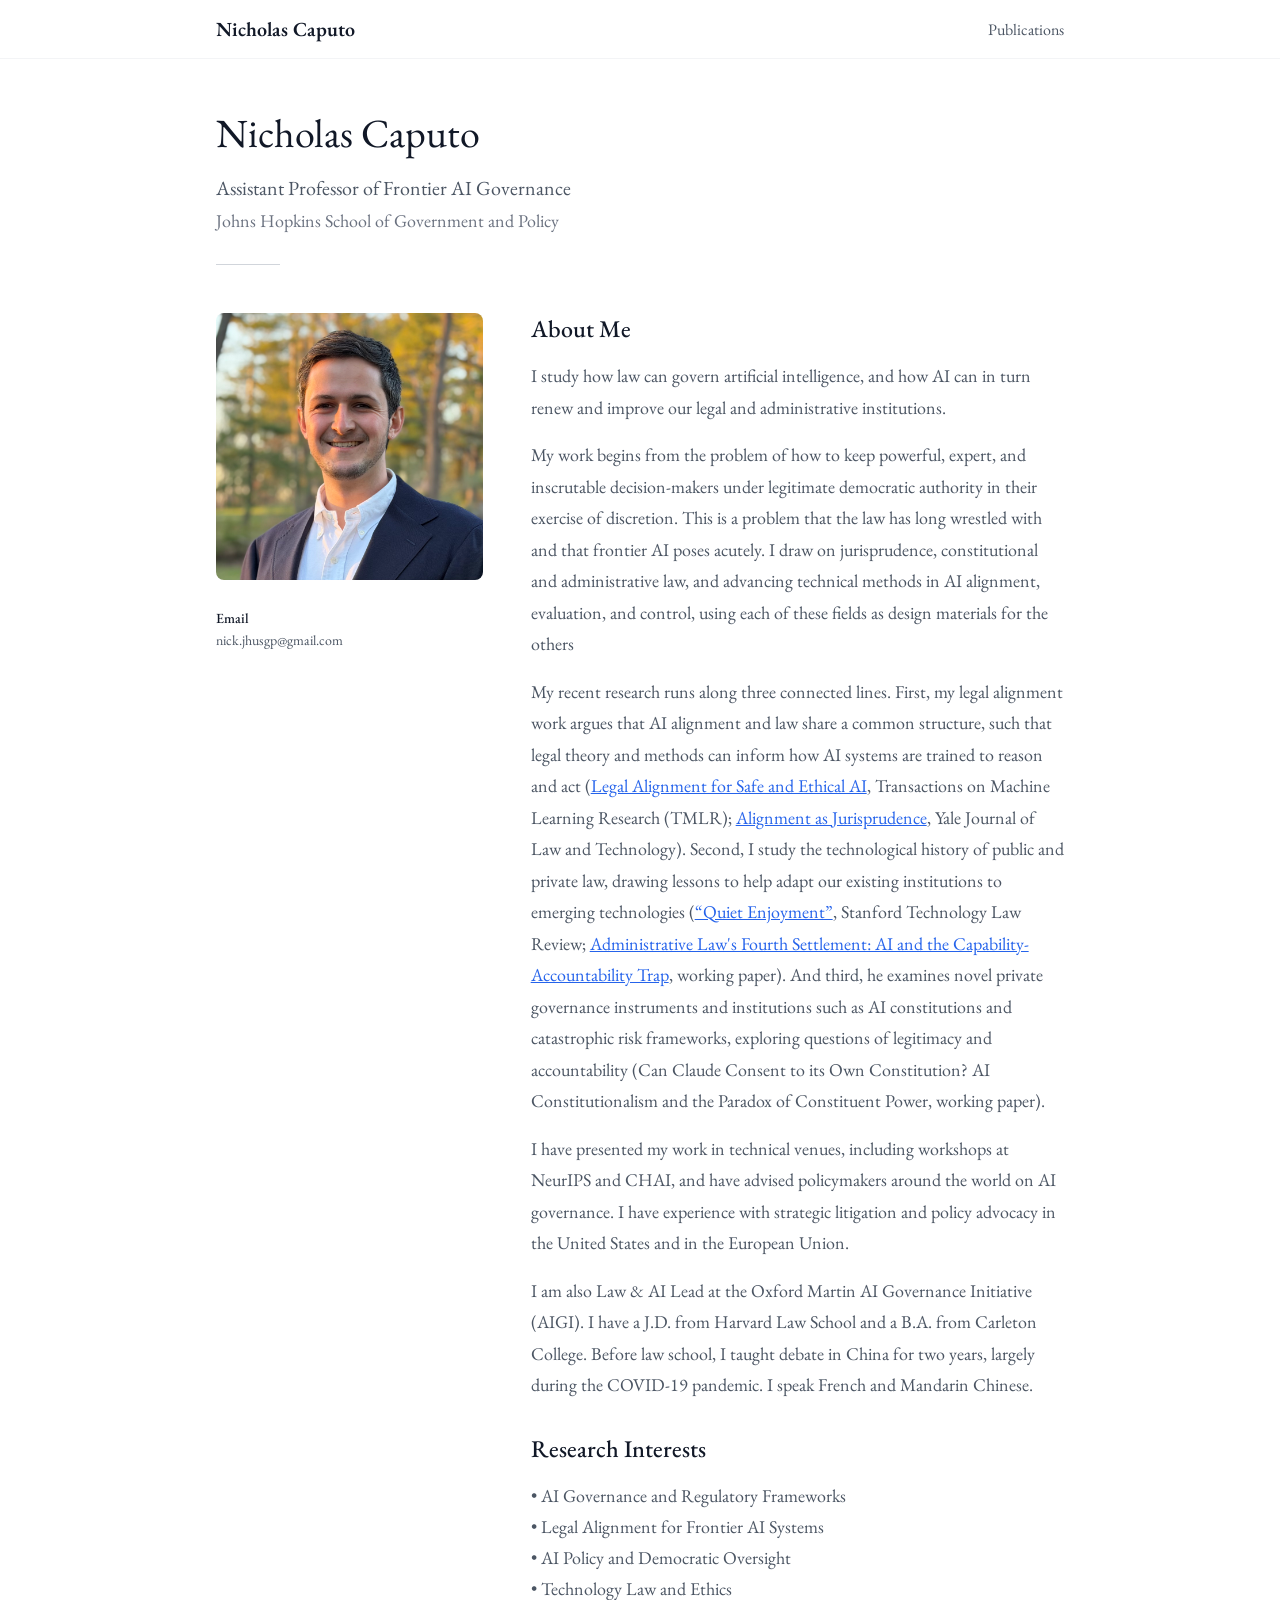
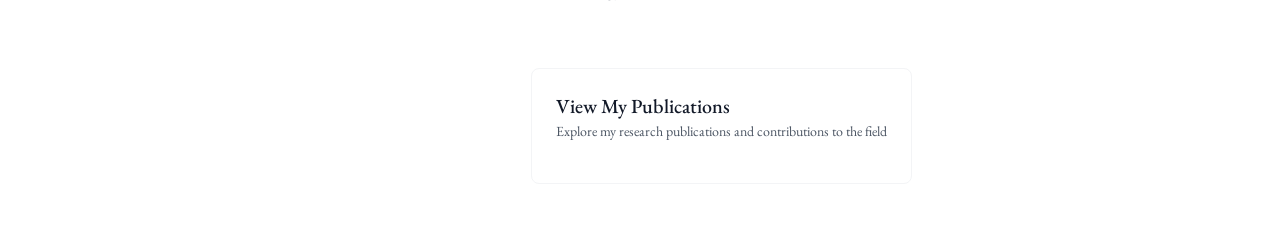
==== index.html @ 8395c8ec "Update index.html new bio" ====
<!DOCTYPE html>
<html lang="en">
<head>
<meta charset="UTF-8">
<meta name="viewport" content="width=device-width, initial-scale=1.0">
<meta name="description" content="Assistant Professor at Johns Hopkins School of Government and Policy, focusing on legal alignment and AI institutions.">
<link rel="canonical" href="https://nicholascaputo.com/">
<title>Nicholas Caputo</title>
<link rel="icon" href="favicon.png" type="image/png">
<link rel="preconnect" href="https://fonts.googleapis.com">
<link rel="preconnect" href="https://fonts.gstatic.com" crossorigin>
<link href="https://fonts.googleapis.com/css2?family=EB+Garamond:ital,wght@0,400;0,500;0,600;1,400&display=swap" rel="stylesheet">
<link rel="stylesheet" href="styles.css">
</head>
<body>
<nav>
  <div class="nav-inner">
    <a href="/" class="nav-name">Nicholas Caputo</a>
    <div class="nav-links">
      <a href="publications.html">Publications</a>
    </div>
  </div>
</nav>
<main>
  <div style="margin-bottom:3rem">
    <h1>Nicholas Caputo</h1>
    <p class="subtitle">Assistant Professor of Frontier AI Governance</p>
    <p class="affiliation">Johns Hopkins School of Government and Policy</p>
    <div class="divider"></div>
  </div>
  <div class="grid">
    <div>
      <img src="NCaputo JHU SGP headshot.jpg" alt="Nicholas A. Caputo" class="profile-img">
      <div class="sidebar-section">
        <h3>Email</h3>
        <p>nick.jhusgp@gmail.com</p>
      </div>
    </div>
    <div class="content">
      <section>
        <h2>About Me</h2>
        <p>I study how law can govern artificial intelligence, and how AI can in turn renew and improve our legal and administrative institutions.</p>
        <p>My work begins from the problem of how to keep powerful, expert, and inscrutable decision-makers under legitimate democratic authority in their exercise of discretion. This is a problem that the law has long wrestled with and that frontier AI poses acutely. I draw on jurisprudence, constitutional and administrative law, and advancing technical methods in AI alignment, evaluation, and control, using each of these fields as design materials for the others</p>
        <p>My recent research runs along three connected lines. First, my legal alignment work argues that AI alignment and law share a common structure, such that legal theory and methods can inform how AI systems are trained to reason and act (<a class="inline-link" href="https://arxiv.org/abs/2601.04175" target="_blank" rel="noopener noreferrer">Legal Alignment for Safe and Ethical AI</a>, Transactions on Machine Learning Research (TMLR); <a class="inline-link" href="https://yjolt.org/alignment-jurisprudence" target="_blank" rel="noopener noreferrer">Alignment as Jurisprudence</a>, Yale Journal of Law and Technology). Second, I study the technological history of public and private law, drawing lessons to help adapt our existing institutions to emerging technologies (<a class="inline-link" href="https://law.stanford.edu/publications/quiet-enjoyment-uncovering-the-hidden-history-of-the-right-to-attention-in-private-and-public/" target="_blank" rel="noopener noreferrer">“Quiet Enjoyment”</a>, Stanford Technology Law Review; <a class="inline-link" href="https://papers.ssrn.com/sol3/papers.cfm?abstract_id=6049814" target="_blank" rel="noopener noreferrer">Administrative Law's Fourth Settlement: AI and the Capability-Accountability Trap</a>, working paper). And third, he examines novel private governance instruments and institutions such as AI constitutions and catastrophic risk frameworks, exploring questions of legitimacy and accountability (Can Claude Consent to its Own Constitution? AI Constitutionalism and the Paradox of Constituent Power, working paper).</p>
        <p>I have presented my work in technical venues, including workshops at NeurIPS and CHAI, and have advised policymakers around the world on AI governance. I have experience with strategic litigation and policy advocacy in the United States and in the European Union.</p>
        <p>I am also Law & AI Lead at the Oxford Martin AI Governance Initiative (AIGI). I have a J.D. from Harvard Law School and a B.A. from Carleton College. Before law school, I taught debate in China for two years, largely during the COVID-19 pandemic. I speak French and Mandarin Chinese.</p>
      </section>
      <section>
        <h2>Research Interests</h2>
        <ul>
          <li>AI Governance and Regulatory Frameworks</li>
          <li>Legal Alignment for Frontier AI Systems</li>
          <li>AI Policy and Democratic Oversight</li>
          <li>Technology Law and Ethics</li>
        </ul>
      </section>
      <a href="publications.html" class="pub-link">
        <div>
          <h3>View My Publications</h3>
          <p>Explore my research publications and contributions to the field</p>
        </div>
      </a>
    </div>
  </div>
</main>
</body>
</html>
---- styles.css ----
* { margin: 0; padding: 0; box-sizing: border-box; }
body { font-family: 'EB Garamond', Georgia, serif; color: #111827; background: #fff; }
a { color: inherit; text-decoration: none; }
nav { border-bottom: 1px solid #f3f4f6; }
.nav-inner { max-width: 56rem; margin: 0 auto; padding: 1rem 1.5rem; display: flex; justify-content: space-between; align-items: center; }
.nav-name { font-size: 1.25rem; font-weight: 600; }
.nav-links { display: flex; gap: 2rem; }
.nav-links a { color: #4b5563; transition: color 0.2s; }
.nav-links a:hover, .nav-links a.active { color: #111827; font-weight: 500; }
main { max-width: 56rem; margin: 0 auto; padding: 3rem 1.5rem; }
h1 { font-size: 2.5rem; font-weight: 300; margin-bottom: 1rem; }
.subtitle { font-size: 1.25rem; color: #4b5563; font-weight: 300; margin-bottom: 0.5rem; }
.affiliation { font-size: 1.125rem; color: #6b7280; margin-bottom: 2rem; }
.divider { width: 4rem; height: 1px; background: #d1d5db; margin-bottom: 2rem; }
.grid { display: grid; grid-template-columns: 1fr 2fr; gap: 3rem; }
@media (max-width: 768px) { .grid { grid-template-columns: 1fr; } h1 { font-size: 2rem; } }
.profile-img { width: 100%; aspect-ratio: 1; object-fit: cover; border-radius: 0.5rem; background: #f3f4f6; }
.sidebar-section { margin-top: 1.5rem; }
.sidebar-section h3 { font-weight: 500; margin-bottom: 0.25rem; font-size: 0.875rem; }
.sidebar-section p { color: #4b5563; font-size: 0.875rem; }
h2 { font-size: 1.5rem; font-weight: 500; margin-bottom: 1rem; }
.content section { margin-bottom: 2rem; }
.content p { color: #4b5563; line-height: 1.75; font-size: 1.125rem; margin-bottom: 1rem; }
.content ul { list-style: none; padding: 0; }
.content li { color: #4b5563; font-size: 1.125rem; padding: 0.25rem 0; }
.content li::before { content: "• "; }
.content a.inline-link { color: #2563eb; text-decoration: underline; }
.content a.inline-link:hover { color: #1e40af; }
.pub-link { display: inline-flex; align-items: center; gap: 0.75rem; padding: 1.5rem; border: 1px solid #f3f4f6; border-radius: 0.5rem; transition: all 0.2s; margin-top: 2rem; }
.pub-link:hover { border-color: #e5e7eb; box-shadow: 0 1px 3px rgba(0,0,0,0.05); }
.pub-link h3 { font-size: 1.25rem; font-weight: 500; }
.pub-link p { color: #4b5563; font-size: 0.875rem; }
/* Publications page */
.back-link { display: inline-flex; align-items: center; gap: 0.5rem; color: #6b7280; margin-bottom: 2rem; transition: color 0.2s; }
.back-link:hover { color: #374151; }
.pub-list { display: flex; flex-direction: column; gap: 2rem; }
.pub-item { border-bottom: 1px solid #f3f4f6; padding-bottom: 2rem; display: flex; gap: 1rem; flex-wrap: wrap; }
.pub-item:last-child { border-bottom: none; }
.pub-year { flex-shrink: 0; }
.pub-year span { font-size: 0.875rem; font-weight: 500; color: #6b7280; background: #f9fafb; padding: 0.25rem 0.5rem; border-radius: 0.25rem; }
.pub-details { flex: 1; min-width: 0; }
.pub-details h3 { font-size: 1.125rem; font-weight: 500; margin-bottom: 0.5rem; line-height: 1.4; }
.pub-details .venue { color: #6b7280; margin-bottom: 0.75rem; font-size: 0.95rem; }
.pub-meta { display: flex; align-items: center; gap: 1rem; flex-wrap: wrap; }
.pub-type { font-size: 0.75rem; background: #eff6ff; color: #1d4ed8; padding: 0.25rem 0.5rem; border-radius: 0.25rem; }
.pub-meta a { font-size: 0.875rem; color: #6b7280; transition: color 0.2s; }
.pub-meta a:hover { color: #374151; }
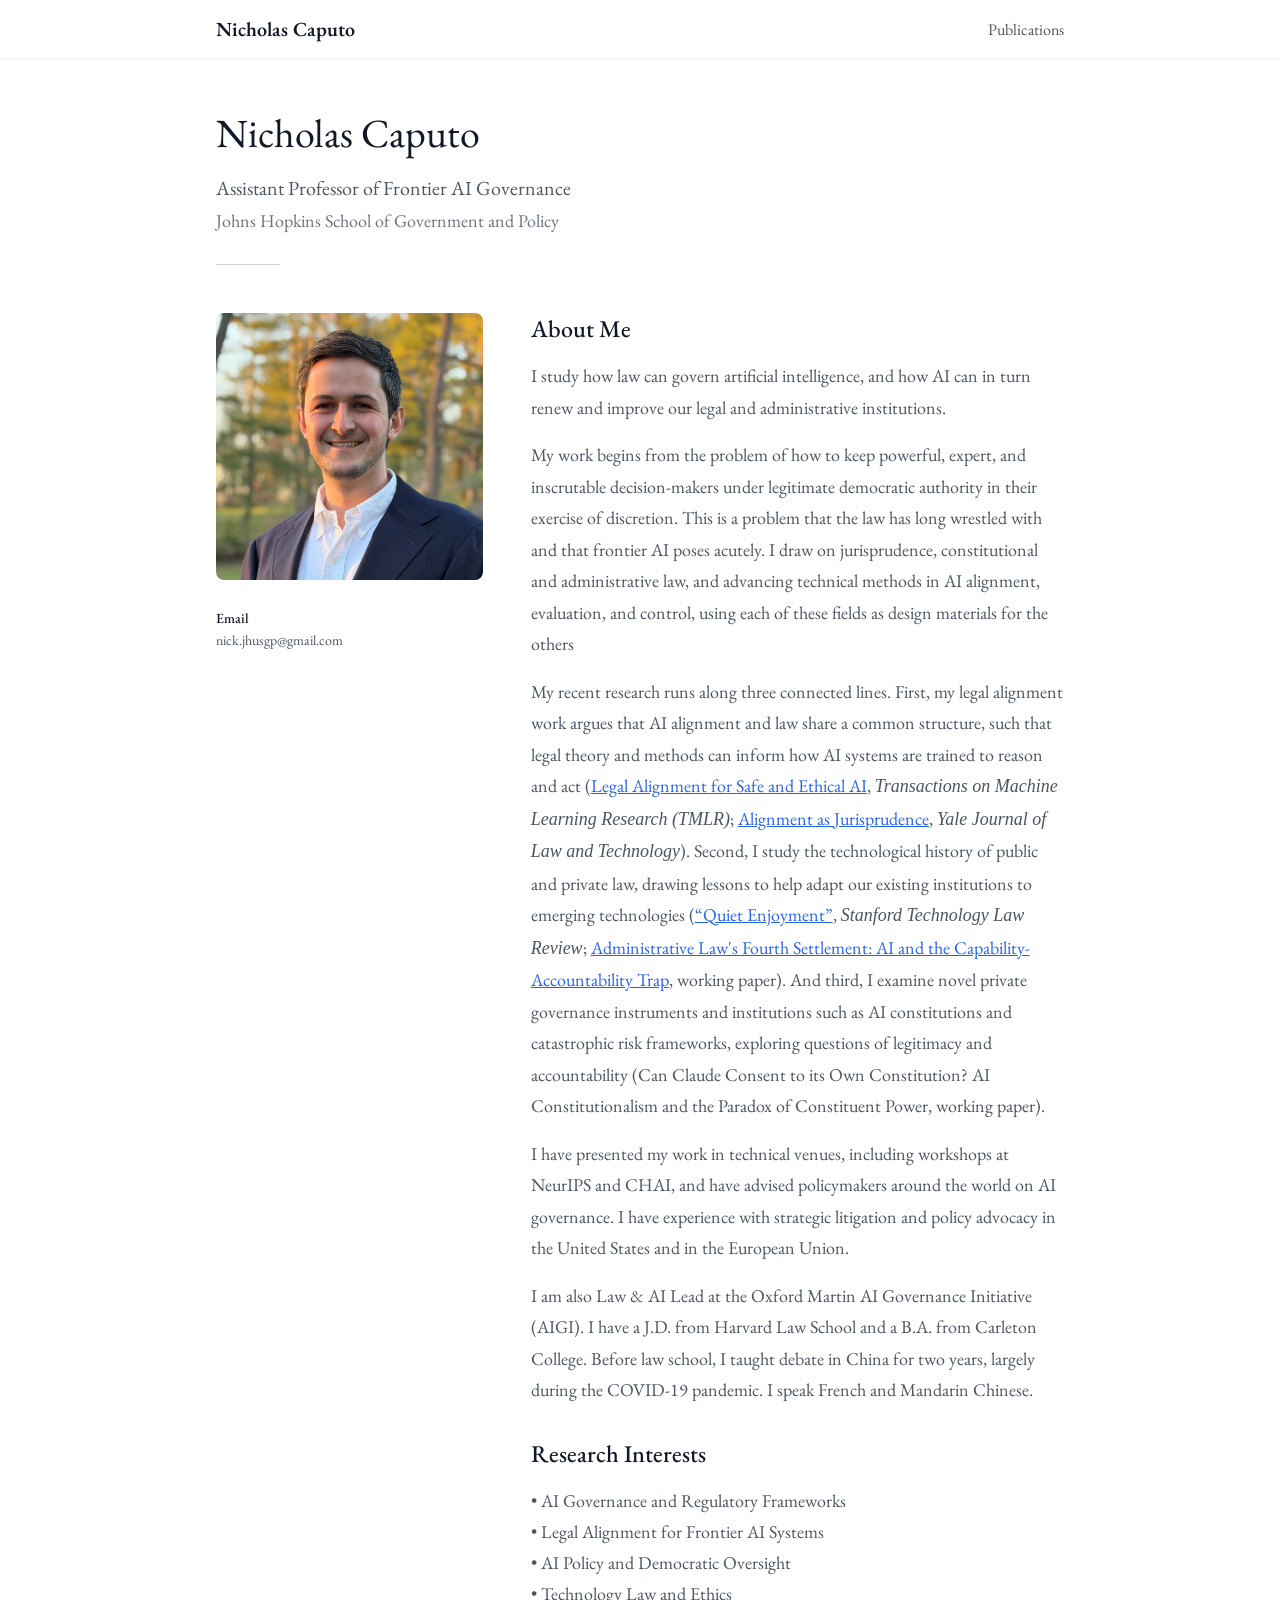
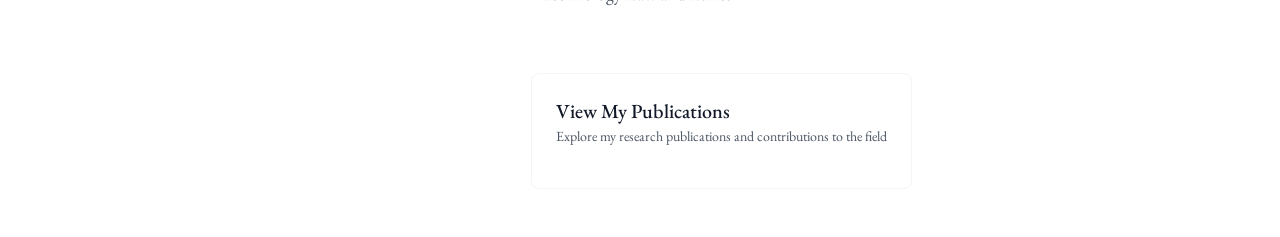
==== commit 622604c3: "Update index.html" ====
--- a/index.html
+++ b/index.html
@@ -41,7 +41,7 @@
         <h2>About Me</h2>
         <p>I study how law can govern artificial intelligence, and how AI can in turn renew and improve our legal and administrative institutions.</p>
         <p>My work begins from the problem of how to keep powerful, expert, and inscrutable decision-makers under legitimate democratic authority in their exercise of discretion. This is a problem that the law has long wrestled with and that frontier AI poses acutely. I draw on jurisprudence, constitutional and administrative law, and advancing technical methods in AI alignment, evaluation, and control, using each of these fields as design materials for the others</p>
-        <p>My recent research runs along three connected lines. First, my legal alignment work argues that AI alignment and law share a common structure, such that legal theory and methods can inform how AI systems are trained to reason and act (<a class="inline-link" href="https://arxiv.org/abs/2601.04175" target="_blank" rel="noopener noreferrer">Legal Alignment for Safe and Ethical AI</a>, Transactions on Machine Learning Research (TMLR); <a class="inline-link" href="https://yjolt.org/alignment-jurisprudence" target="_blank" rel="noopener noreferrer">Alignment as Jurisprudence</a>, Yale Journal of Law and Technology). Second, I study the technological history of public and private law, drawing lessons to help adapt our existing institutions to emerging technologies (<a class="inline-link" href="https://law.stanford.edu/publications/quiet-enjoyment-uncovering-the-hidden-history-of-the-right-to-attention-in-private-and-public/" target="_blank" rel="noopener noreferrer">“Quiet Enjoyment”</a>, Stanford Technology Law Review; <a class="inline-link" href="https://papers.ssrn.com/sol3/papers.cfm?abstract_id=6049814" target="_blank" rel="noopener noreferrer">Administrative Law's Fourth Settlement: AI and the Capability-Accountability Trap</a>, working paper). And third, he examines novel private governance instruments and institutions such as AI constitutions and catastrophic risk frameworks, exploring questions of legitimacy and accountability (Can Claude Consent to its Own Constitution? AI Constitutionalism and the Paradox of Constituent Power, working paper).</p>
+        <p>My recent research runs along three connected lines. First, my legal alignment work argues that AI alignment and law share a common structure, such that legal theory and methods can inform how AI systems are trained to reason and act (<a class="inline-link" href="https://arxiv.org/abs/2601.04175" target="_blank" rel="noopener noreferrer">Legal Alignment for Safe and Ethical AI</a>, <i>Transactions on Machine Learning Research (TMLR)</i>; <a class="inline-link" href="https://yjolt.org/alignment-jurisprudence" target="_blank" rel="noopener noreferrer">Alignment as Jurisprudence</a>, <i>Yale Journal of Law and Technology</i>). Second, I study the technological history of public and private law, drawing lessons to help adapt our existing institutions to emerging technologies (<a class="inline-link" href="https://law.stanford.edu/publications/quiet-enjoyment-uncovering-the-hidden-history-of-the-right-to-attention-in-private-and-public/" target="_blank" rel="noopener noreferrer">“Quiet Enjoyment”</a>, <i>Stanford Technology Law Review</i>; <a class="inline-link" href="https://papers.ssrn.com/sol3/papers.cfm?abstract_id=6049814" target="_blank" rel="noopener noreferrer">Administrative Law's Fourth Settlement: AI and the Capability-Accountability Trap</a>, working paper). And third, I examine novel private governance instruments and institutions such as AI constitutions and catastrophic risk frameworks, exploring questions of legitimacy and accountability (Can Claude Consent to its Own Constitution? AI Constitutionalism and the Paradox of Constituent Power, working paper).</p>
         <p>I have presented my work in technical venues, including workshops at NeurIPS and CHAI, and have advised policymakers around the world on AI governance. I have experience with strategic litigation and policy advocacy in the United States and in the European Union.</p>
         <p>I am also Law & AI Lead at the Oxford Martin AI Governance Initiative (AIGI). I have a J.D. from Harvard Law School and a B.A. from Carleton College. Before law school, I taught debate in China for two years, largely during the COVID-19 pandemic. I speak French and Mandarin Chinese.</p>
       </section>
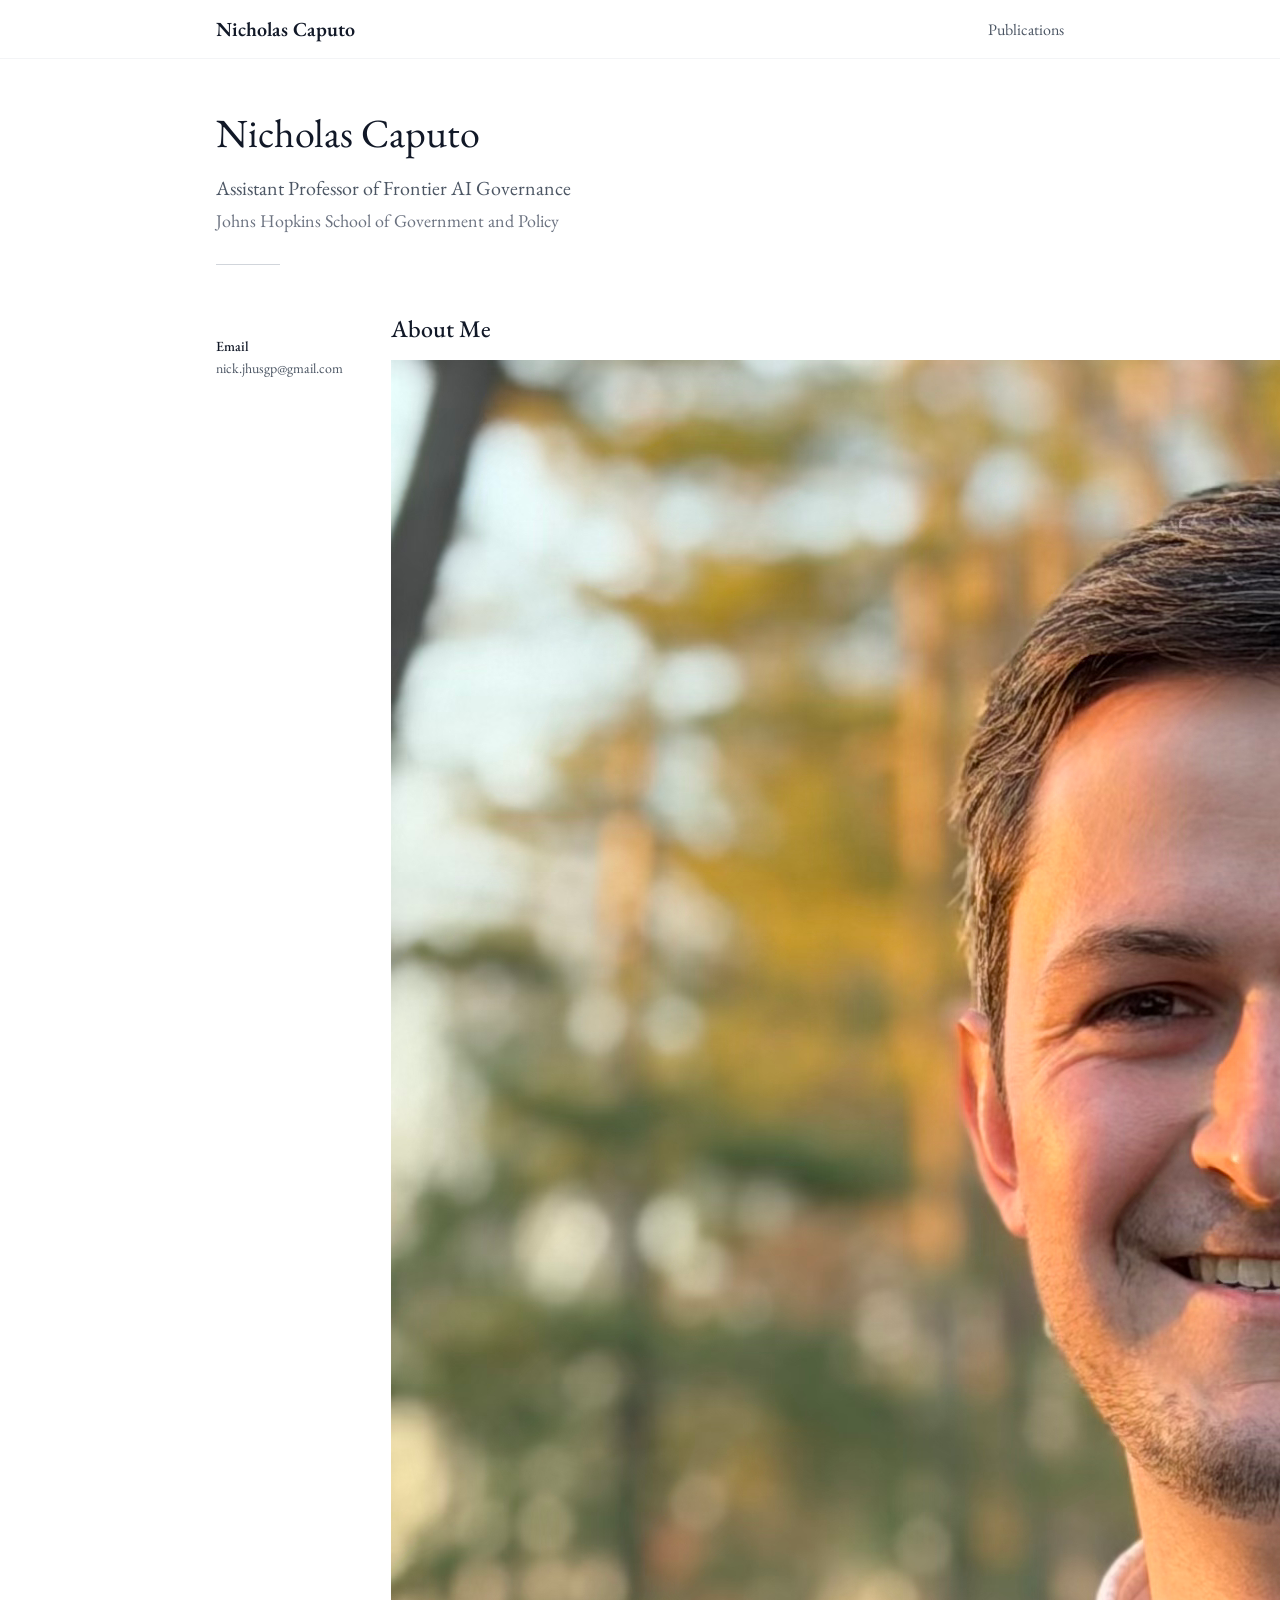
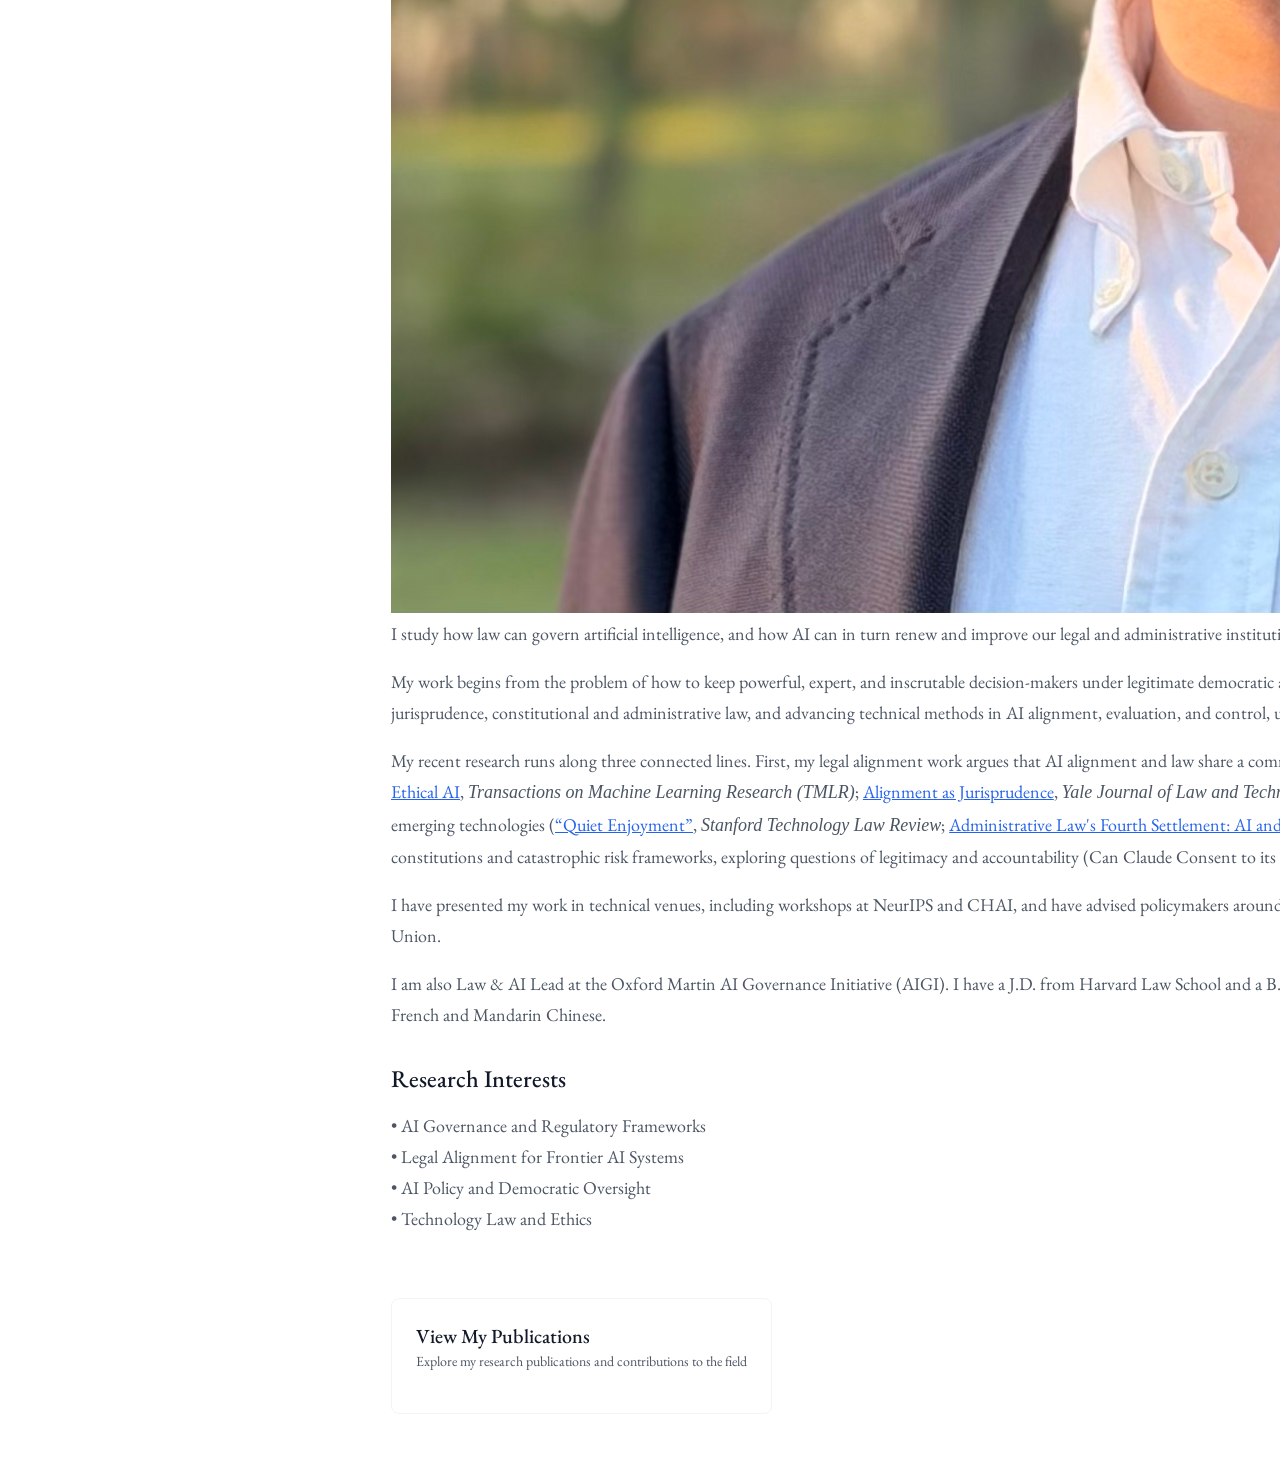
==== commit 2b5cfb0c: "Update index.html pic movement" ====
--- a/index.html
+++ b/index.html
@@ -29,18 +29,24 @@
     <div class="divider"></div>
   </div>
   <div class="grid">
-    <div>
-      <img src="NCaputo JHU SGP headshot.jpg" alt="Nicholas A. Caputo" class="profile-img">
-      <div class="sidebar-section">
-        <h3>Email</h3>
-        <p>nick.jhusgp@gmail.com</p>
-      </div>
+  <div>
+    <div class="sidebar-section">
+      <h3>Email</h3>
+      <p>nick.jhusgp@gmail.com</p>
     </div>
-    <div class="content">
-      <section>
-        <h2>About Me</h2>
+  </div>
+
+  <div class="content">
+    <section class="about-section">
+      <h2>About Me</h2>
+
+      <img
+        src="NCaputo JHU SGP headshot.jpg"
+        alt="Nicholas Caputo"
+        class="about-img"
+      >
         <p>I study how law can govern artificial intelligence, and how AI can in turn renew and improve our legal and administrative institutions.</p>
-        <p>My work begins from the problem of how to keep powerful, expert, and inscrutable decision-makers under legitimate democratic authority in their exercise of discretion. This is a problem that the law has long wrestled with and that frontier AI poses acutely. I draw on jurisprudence, constitutional and administrative law, and advancing technical methods in AI alignment, evaluation, and control, using each of these fields as design materials for the others</p>
+        <p>My work begins from the problem of how to keep powerful, expert, and inscrutable decision-makers under legitimate democratic authority in their exercise of discretion. This is a problem that the law has long wrestled with and that frontier AI poses acutely. I draw on jurisprudence, constitutional and administrative law, and advancing technical methods in AI alignment, evaluation, and control, using each of these fields as design materials for the others.</p>
         <p>My recent research runs along three connected lines. First, my legal alignment work argues that AI alignment and law share a common structure, such that legal theory and methods can inform how AI systems are trained to reason and act (<a class="inline-link" href="https://arxiv.org/abs/2601.04175" target="_blank" rel="noopener noreferrer">Legal Alignment for Safe and Ethical AI</a>, <i>Transactions on Machine Learning Research (TMLR)</i>; <a class="inline-link" href="https://yjolt.org/alignment-jurisprudence" target="_blank" rel="noopener noreferrer">Alignment as Jurisprudence</a>, <i>Yale Journal of Law and Technology</i>). Second, I study the technological history of public and private law, drawing lessons to help adapt our existing institutions to emerging technologies (<a class="inline-link" href="https://law.stanford.edu/publications/quiet-enjoyment-uncovering-the-hidden-history-of-the-right-to-attention-in-private-and-public/" target="_blank" rel="noopener noreferrer">“Quiet Enjoyment”</a>, <i>Stanford Technology Law Review</i>; <a class="inline-link" href="https://papers.ssrn.com/sol3/papers.cfm?abstract_id=6049814" target="_blank" rel="noopener noreferrer">Administrative Law's Fourth Settlement: AI and the Capability-Accountability Trap</a>, working paper). And third, I examine novel private governance instruments and institutions such as AI constitutions and catastrophic risk frameworks, exploring questions of legitimacy and accountability (Can Claude Consent to its Own Constitution? AI Constitutionalism and the Paradox of Constituent Power, working paper).</p>
         <p>I have presented my work in technical venues, including workshops at NeurIPS and CHAI, and have advised policymakers around the world on AI governance. I have experience with strategic litigation and policy advocacy in the United States and in the European Union.</p>
         <p>I am also Law & AI Lead at the Oxford Martin AI Governance Initiative (AIGI). I have a J.D. from Harvard Law School and a B.A. from Carleton College. Before law school, I taught debate in China for two years, largely during the COVID-19 pandemic. I speak French and Mandarin Chinese.</p>
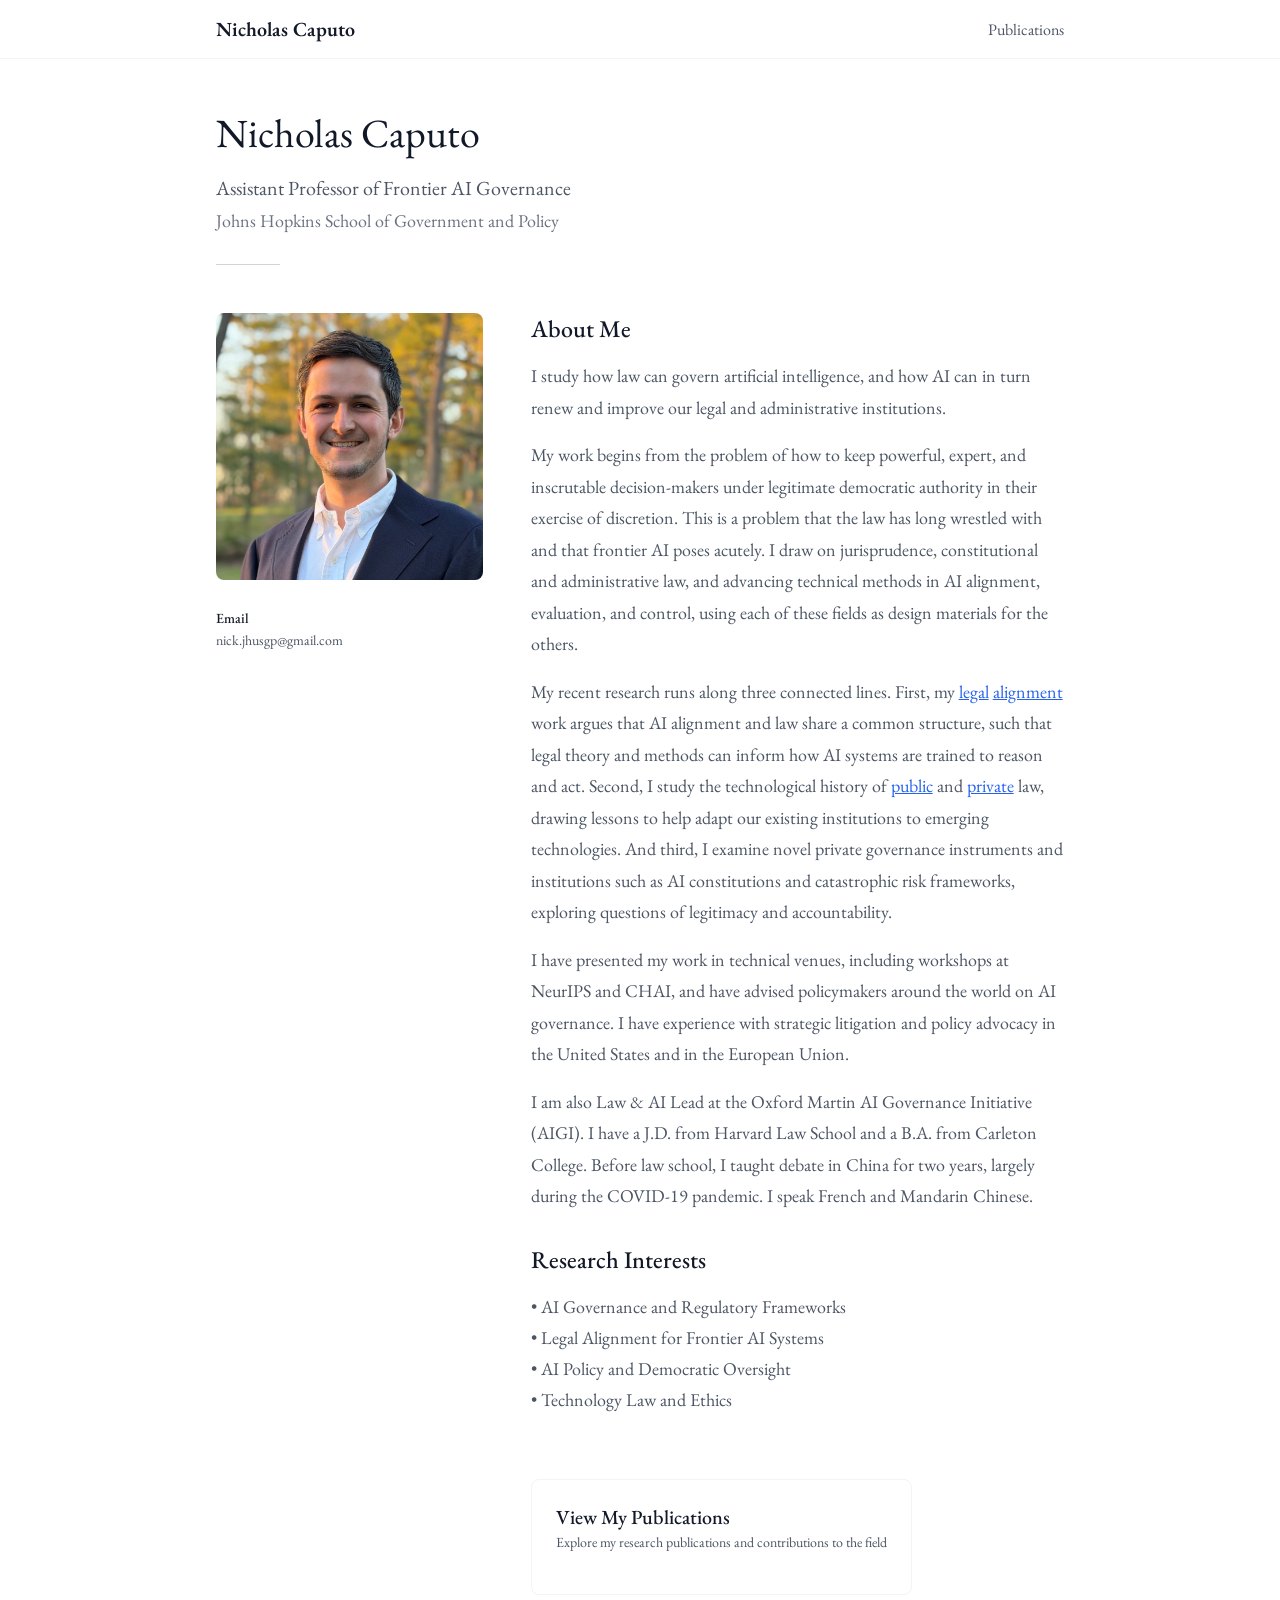
==== commit 4d8b937d: "Update index.html new bio v2" ====
--- a/index.html
+++ b/index.html
@@ -29,25 +29,19 @@
     <div class="divider"></div>
   </div>
   <div class="grid">
-  <div>
-    <div class="sidebar-section">
-      <h3>Email</h3>
-      <p>nick.jhusgp@gmail.com</p>
+    <div>
+      <img src="NCaputo JHU SGP headshot.jpg" alt="Nicholas A. Caputo" class="profile-img">
+      <div class="sidebar-section">
+        <h3>Email</h3>
+        <p>nick.jhusgp@gmail.com</p>
+      </div>
     </div>
-  </div>
-
-  <div class="content">
-    <section class="about-section">
-      <h2>About Me</h2>
-
-      <img
-        src="NCaputo JHU SGP headshot.jpg"
-        alt="Nicholas Caputo"
-        class="about-img"
-      >
+    <div class="content">
+      <section>
+        <h2>About Me</h2>
         <p>I study how law can govern artificial intelligence, and how AI can in turn renew and improve our legal and administrative institutions.</p>
         <p>My work begins from the problem of how to keep powerful, expert, and inscrutable decision-makers under legitimate democratic authority in their exercise of discretion. This is a problem that the law has long wrestled with and that frontier AI poses acutely. I draw on jurisprudence, constitutional and administrative law, and advancing technical methods in AI alignment, evaluation, and control, using each of these fields as design materials for the others.</p>
-        <p>My recent research runs along three connected lines. First, my legal alignment work argues that AI alignment and law share a common structure, such that legal theory and methods can inform how AI systems are trained to reason and act (<a class="inline-link" href="https://arxiv.org/abs/2601.04175" target="_blank" rel="noopener noreferrer">Legal Alignment for Safe and Ethical AI</a>, <i>Transactions on Machine Learning Research (TMLR)</i>; <a class="inline-link" href="https://yjolt.org/alignment-jurisprudence" target="_blank" rel="noopener noreferrer">Alignment as Jurisprudence</a>, <i>Yale Journal of Law and Technology</i>). Second, I study the technological history of public and private law, drawing lessons to help adapt our existing institutions to emerging technologies (<a class="inline-link" href="https://law.stanford.edu/publications/quiet-enjoyment-uncovering-the-hidden-history-of-the-right-to-attention-in-private-and-public/" target="_blank" rel="noopener noreferrer">“Quiet Enjoyment”</a>, <i>Stanford Technology Law Review</i>; <a class="inline-link" href="https://papers.ssrn.com/sol3/papers.cfm?abstract_id=6049814" target="_blank" rel="noopener noreferrer">Administrative Law's Fourth Settlement: AI and the Capability-Accountability Trap</a>, working paper). And third, I examine novel private governance instruments and institutions such as AI constitutions and catastrophic risk frameworks, exploring questions of legitimacy and accountability (Can Claude Consent to its Own Constitution? AI Constitutionalism and the Paradox of Constituent Power, working paper).</p>
+        <p>My recent research runs along three connected lines. First, my <a class="inline-link" href="https://arxiv.org/abs/2601.04175" target="_blank" rel="noopener noreferrer">legal</a> <a class="inline-link" href="https://yjolt.org/alignment-jurisprudence" target="_blank" rel="noopener noreferrer">alignment</a> work argues that AI alignment and law share a common structure, such that legal theory and methods can inform how AI systems are trained to reason and act. Second, I study the technological history of <a class="inline-link" href="https://papers.ssrn.com/sol3/papers.cfm?abstract_id=6049814" target="_blank" rel="noopener noreferrer">public</a> and <a class="inline-link" href="https://law.stanford.edu/publications/quiet-enjoyment-uncovering-the-hidden-history-of-the-right-to-attention-in-private-and-public/" target="_blank" rel="noopener noreferrer">private</a> law, drawing lessons to help adapt our existing institutions to emerging technologies. And third, I examine novel private governance instruments and institutions such as AI constitutions and catastrophic risk frameworks, exploring questions of legitimacy and accountability.</p>
         <p>I have presented my work in technical venues, including workshops at NeurIPS and CHAI, and have advised policymakers around the world on AI governance. I have experience with strategic litigation and policy advocacy in the United States and in the European Union.</p>
         <p>I am also Law & AI Lead at the Oxford Martin AI Governance Initiative (AIGI). I have a J.D. from Harvard Law School and a B.A. from Carleton College. Before law school, I taught debate in China for two years, largely during the COVID-19 pandemic. I speak French and Mandarin Chinese.</p>
       </section>
--- a/styles.css
+++ b/styles.css
@@ -46,3 +46,22 @@
 .pub-type { font-size: 0.75rem; background: #eff6ff; color: #1d4ed8; padding: 0.25rem 0.5rem; border-radius: 0.25rem; }
 .pub-meta a { font-size: 0.875rem; color: #6b7280; transition: color 0.2s; }
 .pub-meta a:hover { color: #374151; }
+.about-section {
+  display: flow-root;
+}
+
+.about-img {
+  float: right;
+  width: clamp(180px, 30vw, 260px);
+  margin: 0.35rem 0 1.25rem 2rem;
+  border-radius: 8px;
+}
+
+@media (max-width: 700px) {
+  .about-img {
+    float: none;
+    display: block;
+    width: min(260px, 100%);
+    margin: 0 0 1.5rem 0;
+  }
+}
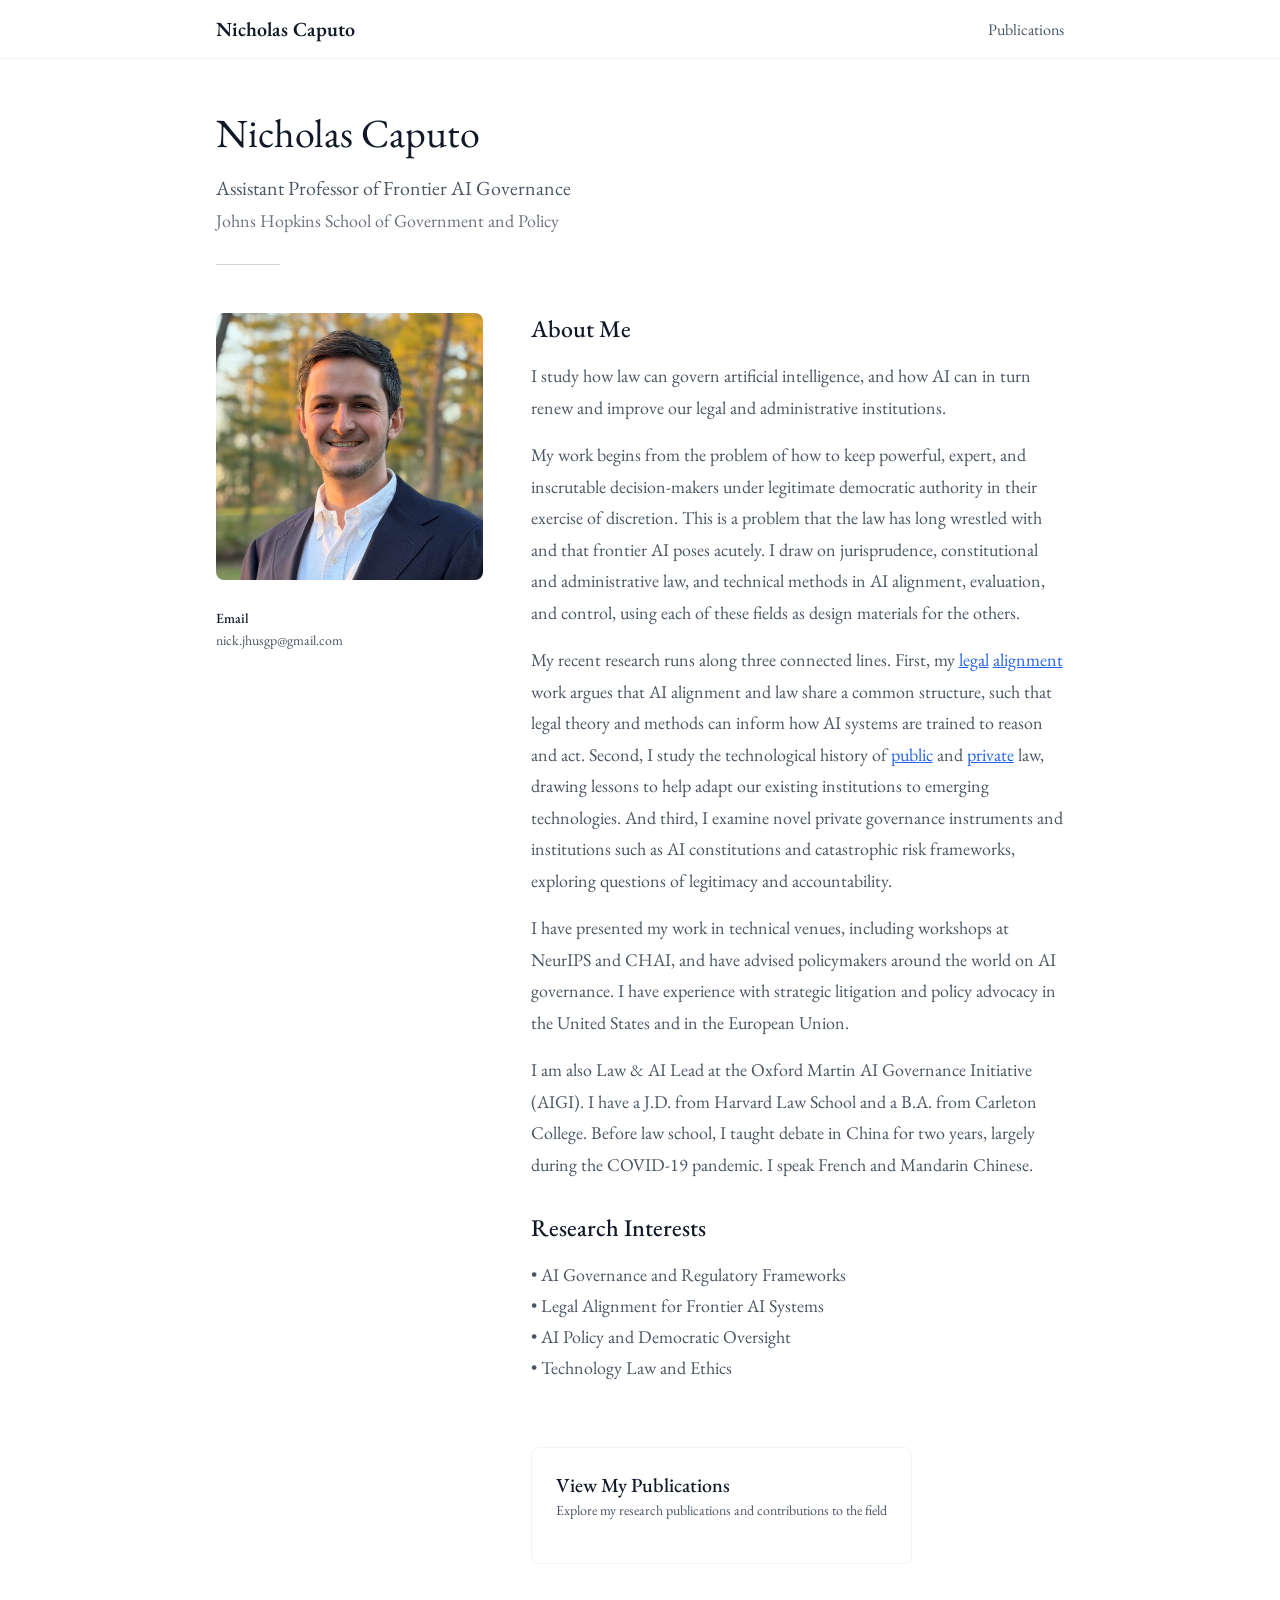
==== commit 04ae4a31: "Update index.html" ====
--- a/index.html
+++ b/index.html
@@ -40,7 +40,7 @@
       <section>
         <h2>About Me</h2>
         <p>I study how law can govern artificial intelligence, and how AI can in turn renew and improve our legal and administrative institutions.</p>
-        <p>My work begins from the problem of how to keep powerful, expert, and inscrutable decision-makers under legitimate democratic authority in their exercise of discretion. This is a problem that the law has long wrestled with and that frontier AI poses acutely. I draw on jurisprudence, constitutional and administrative law, and advancing technical methods in AI alignment, evaluation, and control, using each of these fields as design materials for the others.</p>
+        <p>My work begins from the problem of how to keep powerful, expert, and inscrutable decision-makers under legitimate democratic authority in their exercise of discretion. This is a problem that the law has long wrestled with and that frontier AI poses acutely. I draw on jurisprudence, constitutional and administrative law, and technical methods in AI alignment, evaluation, and control, using each of these fields as design materials for the others.</p>
         <p>My recent research runs along three connected lines. First, my <a class="inline-link" href="https://arxiv.org/abs/2601.04175" target="_blank" rel="noopener noreferrer">legal</a> <a class="inline-link" href="https://yjolt.org/alignment-jurisprudence" target="_blank" rel="noopener noreferrer">alignment</a> work argues that AI alignment and law share a common structure, such that legal theory and methods can inform how AI systems are trained to reason and act. Second, I study the technological history of <a class="inline-link" href="https://papers.ssrn.com/sol3/papers.cfm?abstract_id=6049814" target="_blank" rel="noopener noreferrer">public</a> and <a class="inline-link" href="https://law.stanford.edu/publications/quiet-enjoyment-uncovering-the-hidden-history-of-the-right-to-attention-in-private-and-public/" target="_blank" rel="noopener noreferrer">private</a> law, drawing lessons to help adapt our existing institutions to emerging technologies. And third, I examine novel private governance instruments and institutions such as AI constitutions and catastrophic risk frameworks, exploring questions of legitimacy and accountability.</p>
         <p>I have presented my work in technical venues, including workshops at NeurIPS and CHAI, and have advised policymakers around the world on AI governance. I have experience with strategic litigation and policy advocacy in the United States and in the European Union.</p>
         <p>I am also Law & AI Lead at the Oxford Martin AI Governance Initiative (AIGI). I have a J.D. from Harvard Law School and a B.A. from Carleton College. Before law school, I taught debate in China for two years, largely during the COVID-19 pandemic. I speak French and Mandarin Chinese.</p>
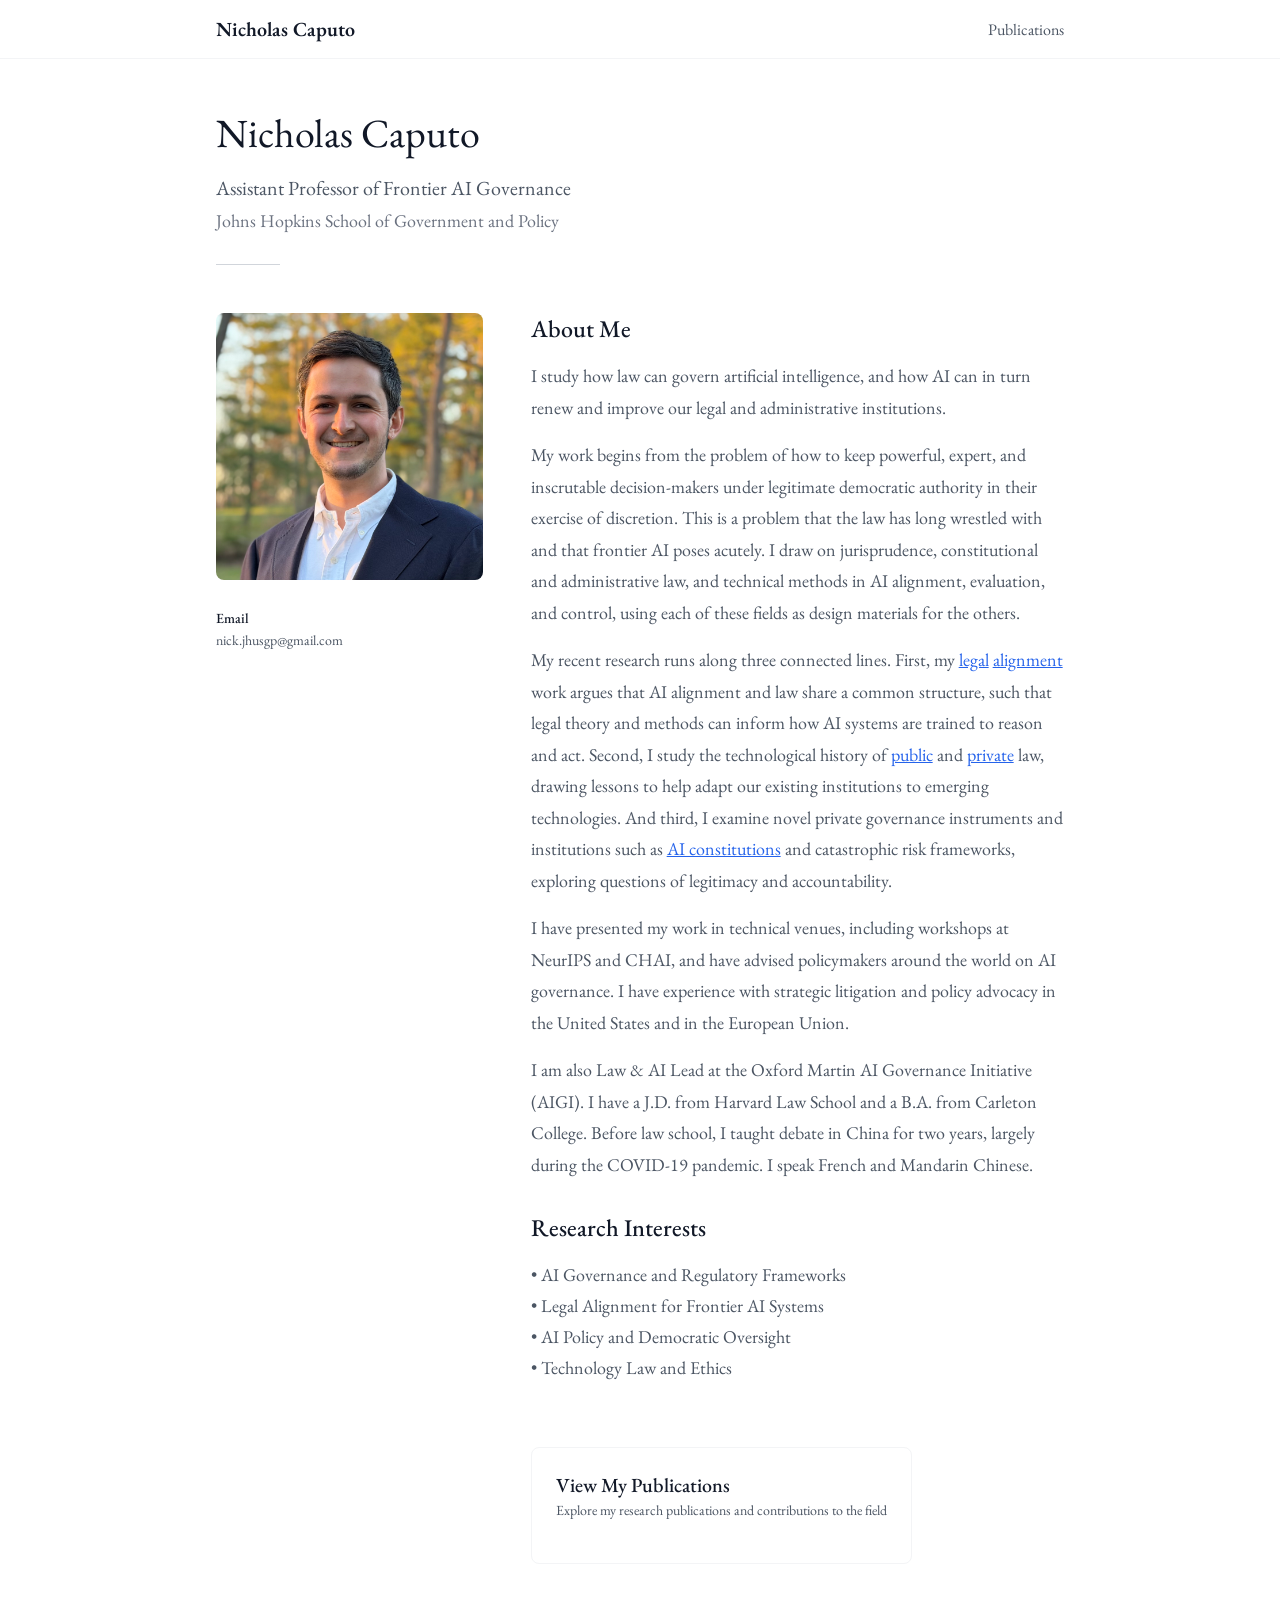
==== commit a77726bf: "Update index.html" ====
--- a/index.html
+++ b/index.html
@@ -41,7 +41,7 @@
         <h2>About Me</h2>
         <p>I study how law can govern artificial intelligence, and how AI can in turn renew and improve our legal and administrative institutions.</p>
         <p>My work begins from the problem of how to keep powerful, expert, and inscrutable decision-makers under legitimate democratic authority in their exercise of discretion. This is a problem that the law has long wrestled with and that frontier AI poses acutely. I draw on jurisprudence, constitutional and administrative law, and technical methods in AI alignment, evaluation, and control, using each of these fields as design materials for the others.</p>
-        <p>My recent research runs along three connected lines. First, my <a class="inline-link" href="https://arxiv.org/abs/2601.04175" target="_blank" rel="noopener noreferrer">legal</a> <a class="inline-link" href="https://yjolt.org/alignment-jurisprudence" target="_blank" rel="noopener noreferrer">alignment</a> work argues that AI alignment and law share a common structure, such that legal theory and methods can inform how AI systems are trained to reason and act. Second, I study the technological history of <a class="inline-link" href="https://papers.ssrn.com/sol3/papers.cfm?abstract_id=6049814" target="_blank" rel="noopener noreferrer">public</a> and <a class="inline-link" href="https://law.stanford.edu/publications/quiet-enjoyment-uncovering-the-hidden-history-of-the-right-to-attention-in-private-and-public/" target="_blank" rel="noopener noreferrer">private</a> law, drawing lessons to help adapt our existing institutions to emerging technologies. And third, I examine novel private governance instruments and institutions such as AI constitutions and catastrophic risk frameworks, exploring questions of legitimacy and accountability.</p>
+        <p>My recent research runs along three connected lines. First, my <a class="inline-link" href="https://arxiv.org/abs/2601.04175" target="_blank" rel="noopener noreferrer">legal</a> <a class="inline-link" href="https://yjolt.org/alignment-jurisprudence" target="_blank" rel="noopener noreferrer">alignment</a> work argues that AI alignment and law share a common structure, such that legal theory and methods can inform how AI systems are trained to reason and act. Second, I study the technological history of <a class="inline-link" href="https://papers.ssrn.com/sol3/papers.cfm?abstract_id=6049814" target="_blank" rel="noopener noreferrer">public</a> and <a class="inline-link" href="https://law.stanford.edu/publications/quiet-enjoyment-uncovering-the-hidden-history-of-the-right-to-attention-in-private-and-public/" target="_blank" rel="noopener noreferrer">private</a> law, drawing lessons to help adapt our existing institutions to emerging technologies. And third, I examine novel private governance instruments and institutions such as <a class="inline-link" href="https://papers.ssrn.com/sol3/papers.cfm?abstract_id=6954798" target="_blank" rel="noopener noreferrer">AI constitutions</a> and catastrophic risk frameworks, exploring questions of legitimacy and accountability.</p>
         <p>I have presented my work in technical venues, including workshops at NeurIPS and CHAI, and have advised policymakers around the world on AI governance. I have experience with strategic litigation and policy advocacy in the United States and in the European Union.</p>
         <p>I am also Law & AI Lead at the Oxford Martin AI Governance Initiative (AIGI). I have a J.D. from Harvard Law School and a B.A. from Carleton College. Before law school, I taught debate in China for two years, largely during the COVID-19 pandemic. I speak French and Mandarin Chinese.</p>
       </section>
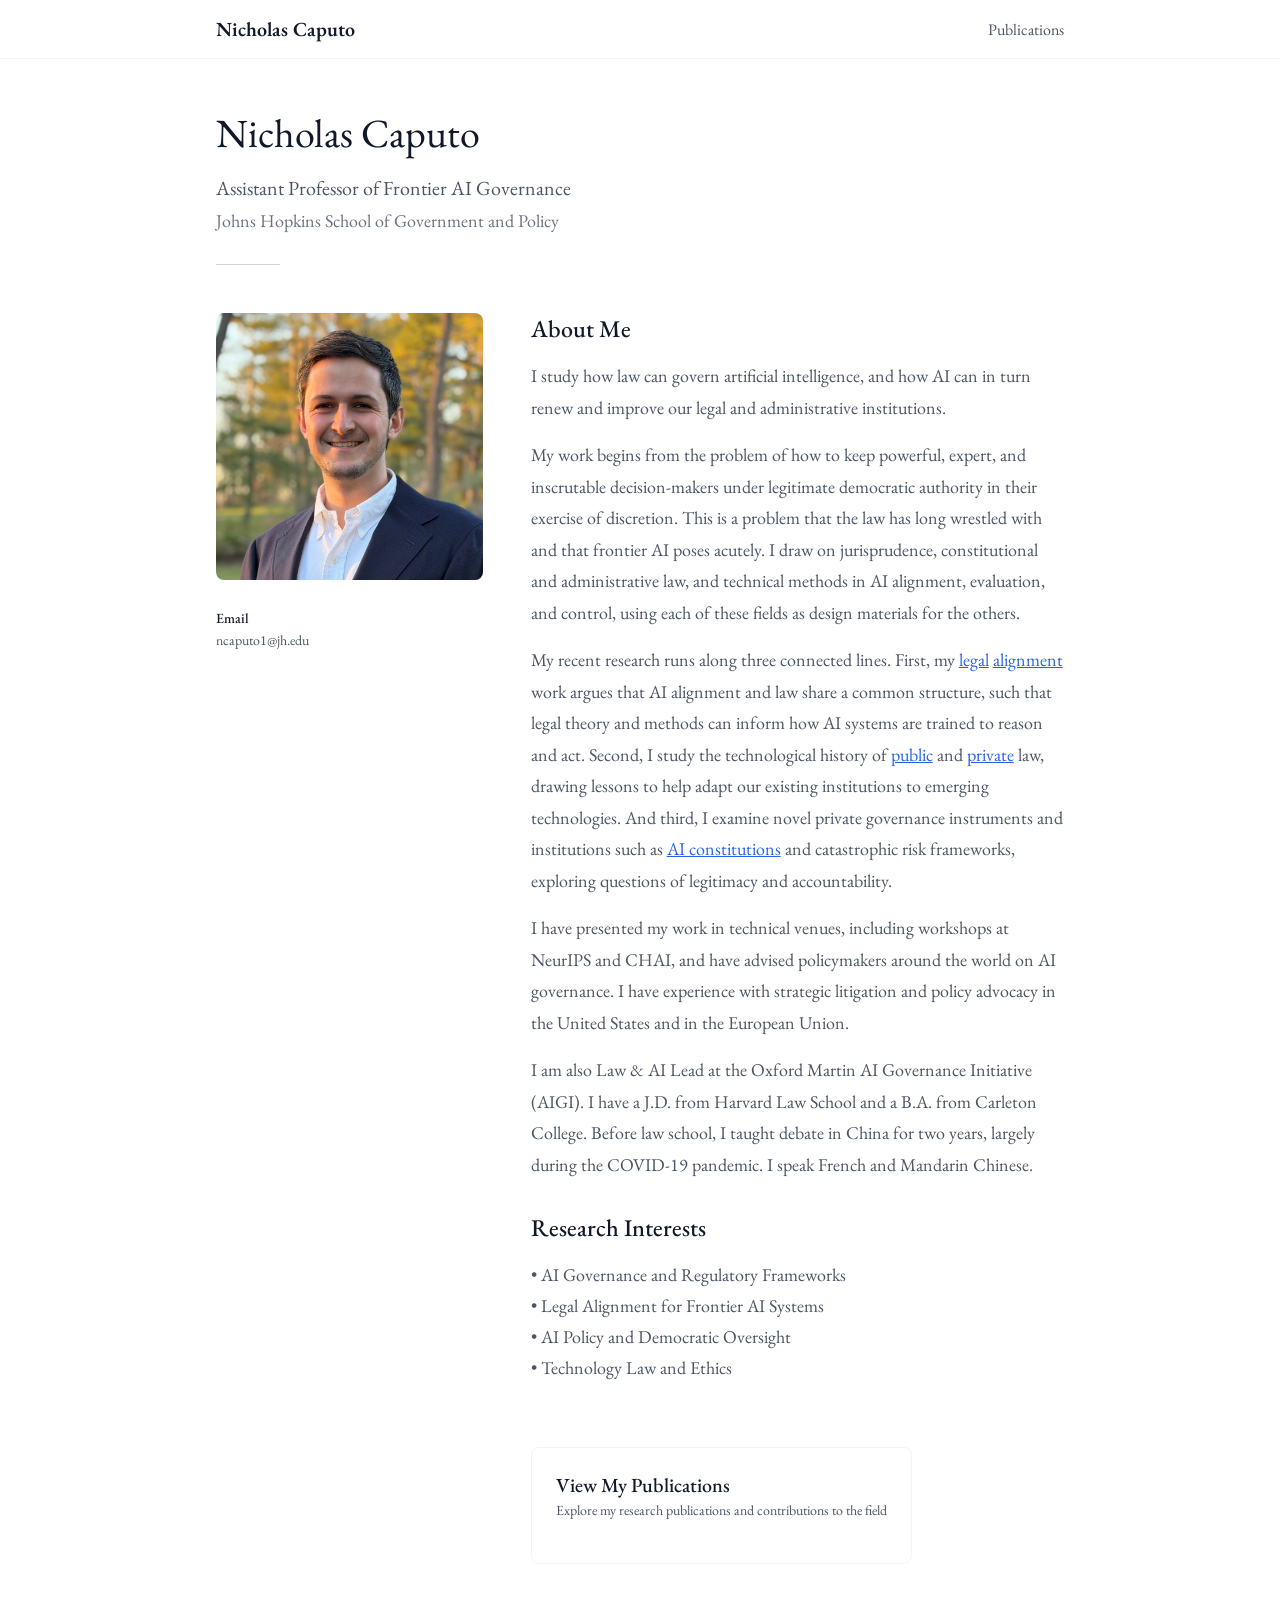
==== commit fa7d0f32: "Update index.html" ====
--- a/index.html
+++ b/index.html
@@ -33,7 +33,7 @@
       <img src="NCaputo JHU SGP headshot.jpg" alt="Nicholas A. Caputo" class="profile-img">
       <div class="sidebar-section">
         <h3>Email</h3>
-        <p>nick.jhusgp@gmail.com</p>
+        <p>ncaputo1@jh.edu</p>
       </div>
     </div>
     <div class="content">
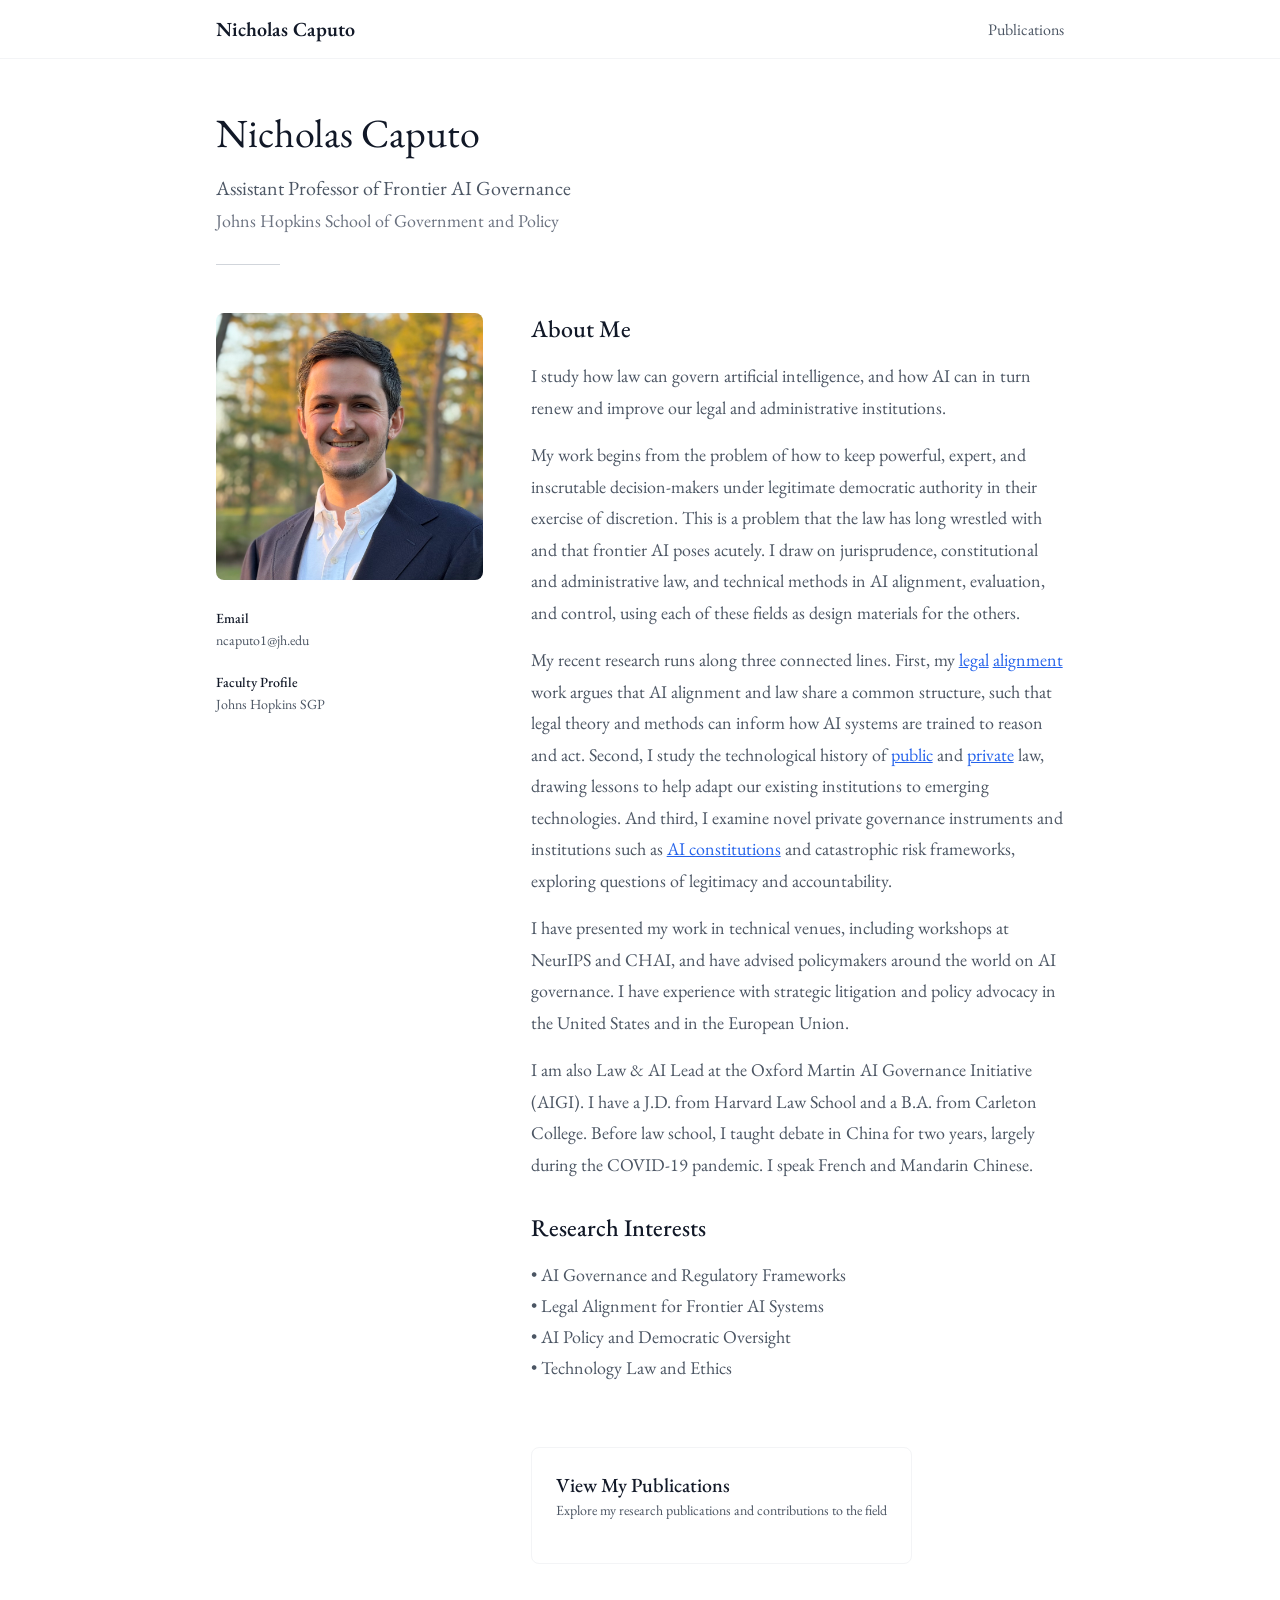
==== commit 4a3e7fe2: "Update index.html" ====
--- a/index.html
+++ b/index.html
@@ -35,6 +35,10 @@
         <h3>Email</h3>
         <p>ncaputo1@jh.edu</p>
       </div>
+      <div class="sidebar-section">
+        <h3>Faculty Profile</h3>
+        <p><a href="https://sgp.jhu.edu/people/nicholas-caputo/" target="_blank" rel="noopener noreferrer">Johns Hopkins SGP</a></p>
+      </div>
     </div>
     <div class="content">
       <section>
